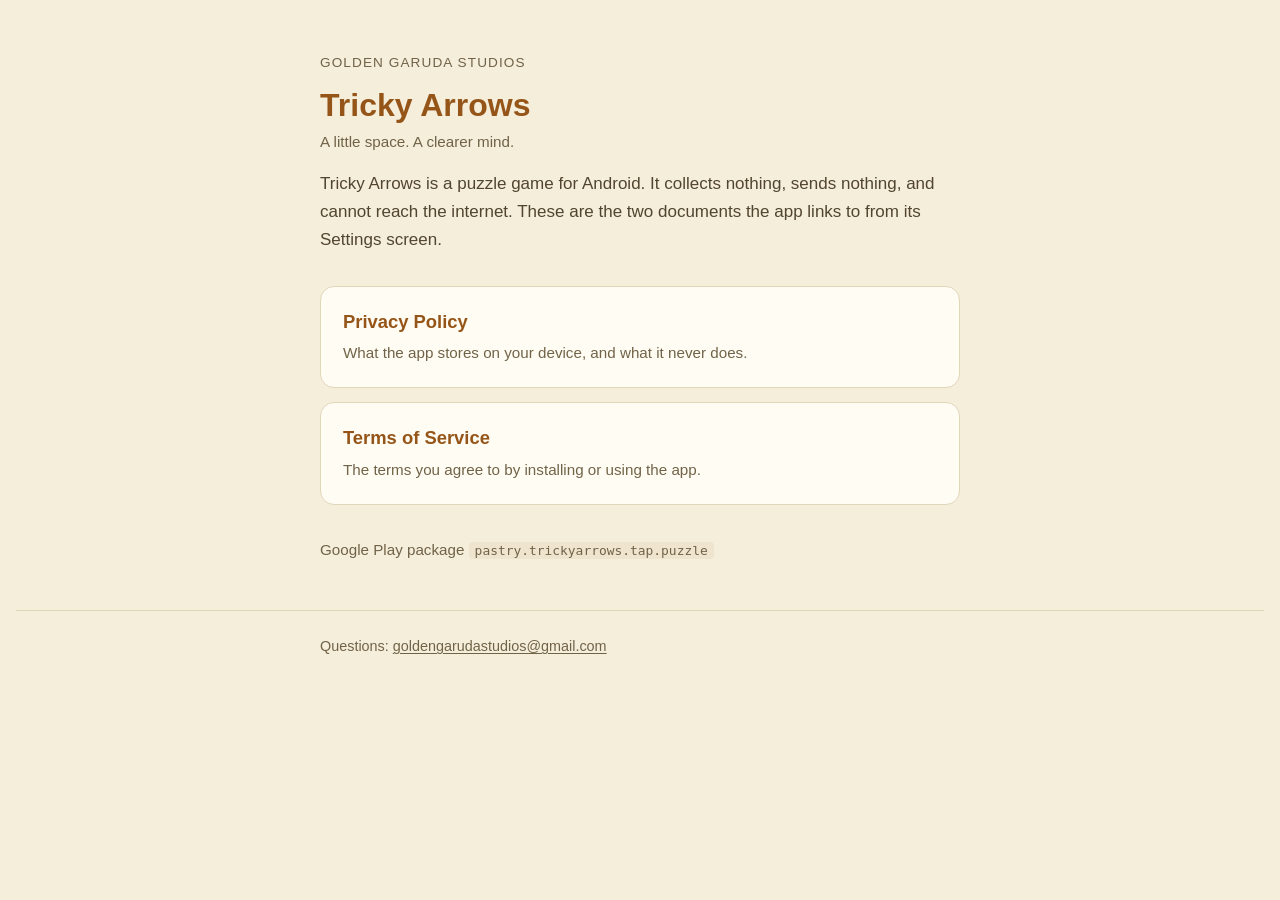
==== index.html @ 8e82cb95 "Privacy policy and Terms of service" ====
<!DOCTYPE html>
<html lang="en">
<head>
<meta charset="utf-8">
<meta name="viewport" content="width=device-width, initial-scale=1">
<title>Tricky Arrows — Legal</title>
<meta name="description" content="Privacy Policy and Terms of Service for Tricky Arrows, a puzzle game by Golden Garuda Studios.">
<meta name="color-scheme" content="light dark">
<link rel="stylesheet" href="style.css">
</head>
<body>

<header>
	<p class="eyebrow">Golden Garuda Studios</p>
	<h1>Tricky Arrows</h1>
	<p class="meta">A little space. A clearer mind.</p>
</header>

<main>

	<p>
		Tricky Arrows is a puzzle game for Android. It collects nothing, sends nothing,
		and cannot reach the internet. These are the two documents the app links to from
		its Settings screen.
	</p>

	<ul class="cards">
		<li>
			<a href="privacy/">
				<strong>Privacy Policy</strong>
				<span>What the app stores on your device, and what it never does.</span>
			</a>
		</li>
		<li>
			<a href="terms/">
				<strong>Terms of Service</strong>
				<span>The terms you agree to by installing or using the app.</span>
			</a>
		</li>
	</ul>

	<p class="meta">
		Google Play package <span class="package">pastry.trickyarrows.tap.puzzle</span>
	</p>

</main>

<hr>

<footer>
	<p>
		Questions:
		<a href="mailto:goldengarudastudios@gmail.com">goldengarudastudios@gmail.com</a>
	</p>
</footer>

</body>
</html>
---- style.css ----
/* Tricky Arrows legal pages.
   Colours are the app's own palettes: "cream" for light, "slate" for dark, copied
   from ui/palette.gd in the game repo. No webfont and no external request of any
   kind - a privacy policy that asks a third party for a font is a contradiction,
   and it is the sort of thing that has lost GDPR rulings. */

:root {
	--bg: #f5eedb;
	--surface: #fffcf3;
	--inset: #efe5cf;
	--primary: #965518;
	--text: #51452f;
	--muted: #716348;
	--rule: #e2d6ba;
}

@media (prefers-color-scheme: dark) {
	:root {
		--bg: #293d4b;
		--surface: #354d5d;
		--inset: #20323f;
		--primary: #f1c493;
		--text: #f7f0df;
		--muted: #cad8dd;
		--rule: #446072;
	}
}

* { box-sizing: border-box; }

html { -webkit-text-size-adjust: 100%; }

body {
	margin: 0;
	padding: 0 16px 96px;
	background: var(--bg);
	color: var(--text);
	font-family: ui-rounded, "Segoe UI", Roboto, -apple-system, BlinkMacSystemFont,
		"Helvetica Neue", Arial, sans-serif;
	font-size: 17px;
	line-height: 1.65;
}

main, header, footer { max-width: 40rem; margin: 0 auto; }

header { padding: 48px 0 8px; }

.eyebrow {
	display: inline-block;
	margin: 0 0 4px;
	color: var(--muted);
	font-size: 0.85rem;
	letter-spacing: 0.08em;
	text-transform: uppercase;
}

h1 {
	margin: 8px 0 4px;
	color: var(--primary);
	font-size: 2rem;
	line-height: 1.2;
	font-weight: 800;
}

h2 {
	margin: 40px 0 8px;
	font-size: 1.2rem;
	font-weight: 700;
	line-height: 1.3;
}

p, li { margin: 0 0 14px; }

ul { padding-left: 1.25rem; }

li { margin-bottom: 8px; }

a {
	color: var(--primary);
	text-decoration-thickness: 1px;
	text-underline-offset: 2px;
}

a:focus-visible {
	outline: 2px solid var(--primary);
	outline-offset: 3px;
	border-radius: 2px;
}

.meta {
	margin: 0 0 8px;
	color: var(--muted);
	font-size: 0.95rem;
}

.package {
	font-family: ui-monospace, SFMono-Regular, Menlo, Consolas, monospace;
	font-size: 0.85em;
	background: var(--inset);
	padding: 1px 6px;
	border-radius: 4px;
}

.lede {
	background: var(--surface);
	border: 1px solid var(--rule);
	border-radius: 14px;
	padding: 20px 22px 8px;
	margin: 28px 0 8px;
}

.lede h2 { margin-top: 0; }

hr {
	border: 0;
	border-top: 1px solid var(--rule);
	margin: 48px 0 24px;
}

footer {
	color: var(--muted);
	font-size: 0.9rem;
}

footer a { color: var(--muted); }

/* Landing page cards */
.cards {
	display: grid;
	gap: 14px;
	margin: 32px 0;
	padding: 0;
	list-style: none;
}

.cards li { margin: 0; }

.cards a {
	display: block;
	background: var(--surface);
	border: 1px solid var(--rule);
	border-radius: 14px;
	padding: 20px 22px;
	text-decoration: none;
	color: inherit;
}

.cards a:hover { border-color: var(--primary); }

.cards strong {
	display: block;
	color: var(--primary);
	font-size: 1.15rem;
	margin-bottom: 2px;
}

.cards span { color: var(--muted); font-size: 0.95rem; }
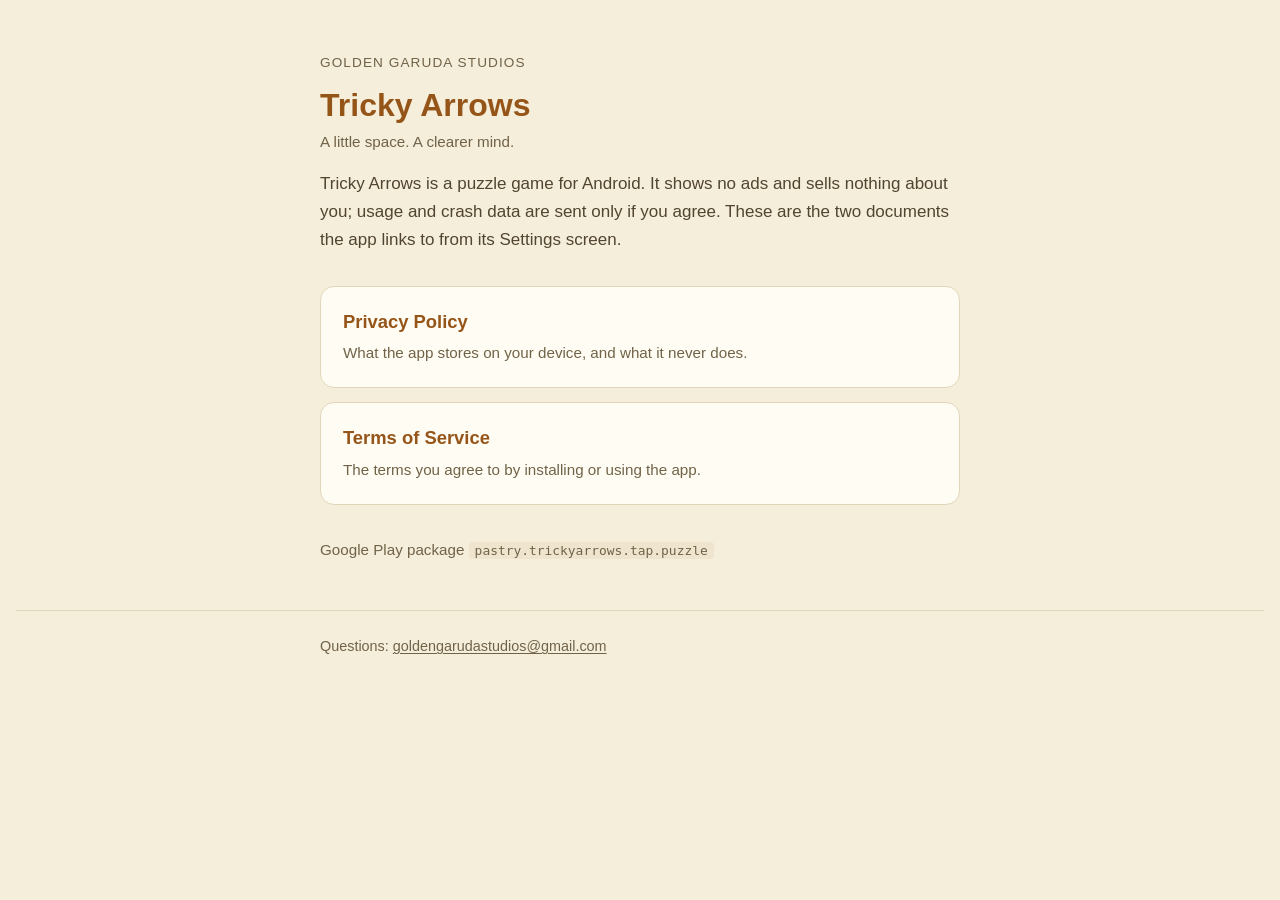
==== commit d2cd5d58: "Privacy policy for 1.6.0: consent-gated Firebase Analytics and Crashlytics, Google Play Games saves/" ====
--- a/index.html
+++ b/index.html
@@ -19,9 +19,9 @@
 <main>
 
 	<p>
-		Tricky Arrows is a puzzle game for Android. It collects nothing, sends nothing,
-		and cannot reach the internet. These are the two documents the app links to from
-		its Settings screen.
+		Tricky Arrows is a puzzle game for Android. It shows no ads and sells nothing
+		about you; usage and crash data are sent only if you agree. These are the two
+		documents the app links to from its Settings screen.
 	</p>
 
 	<ul class="cards">
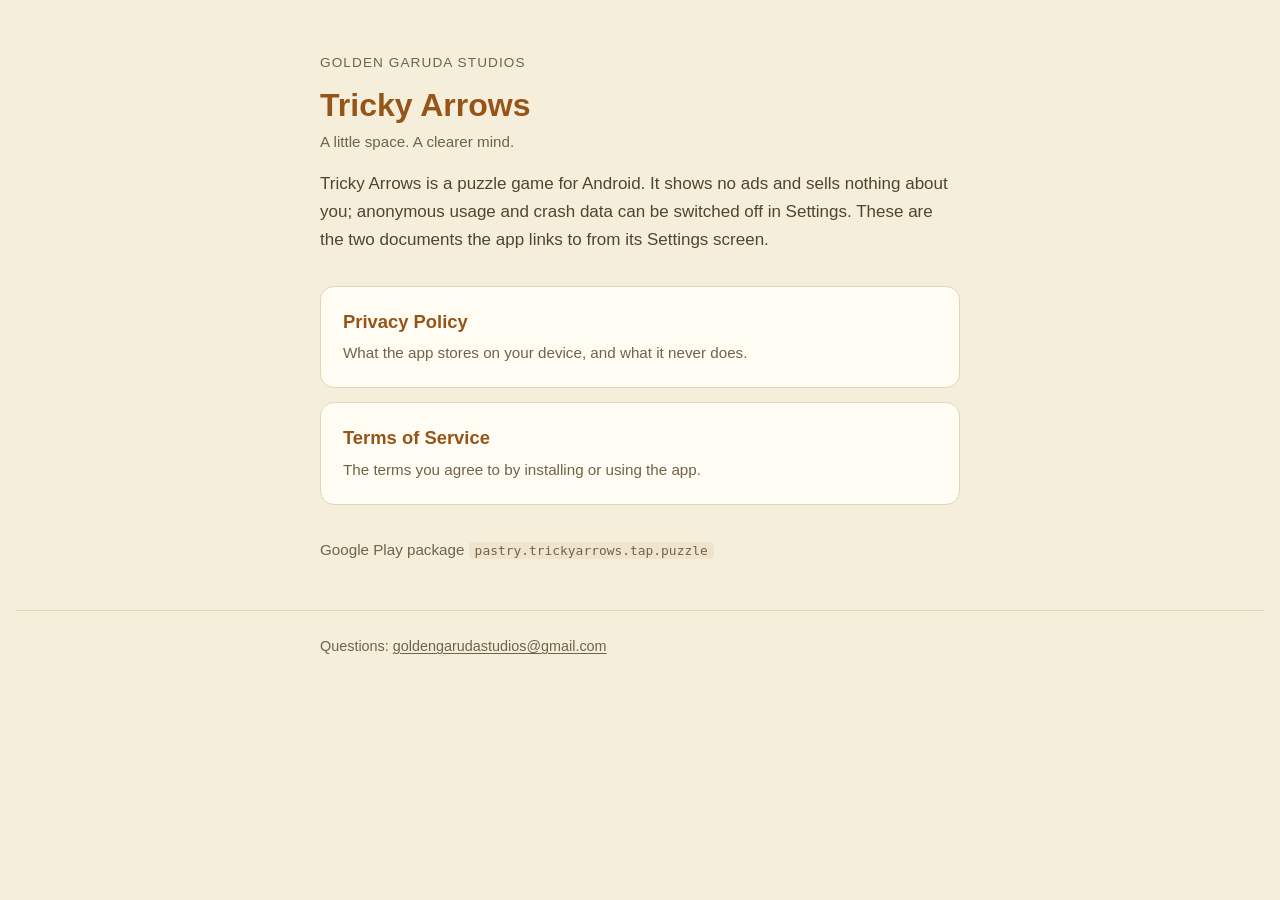
==== commit 64133bc5: "Usage and crash data are on by default and switched off in Settings (no first-launch question for no" ====
--- a/index.html
+++ b/index.html
@@ -20,7 +20,7 @@
 
 	<p>
 		Tricky Arrows is a puzzle game for Android. It shows no ads and sells nothing
-		about you; usage and crash data are sent only if you agree. These are the two
+		about you; anonymous usage and crash data can be switched off in Settings. These are the two
 		documents the app links to from its Settings screen.
 	</p>
 
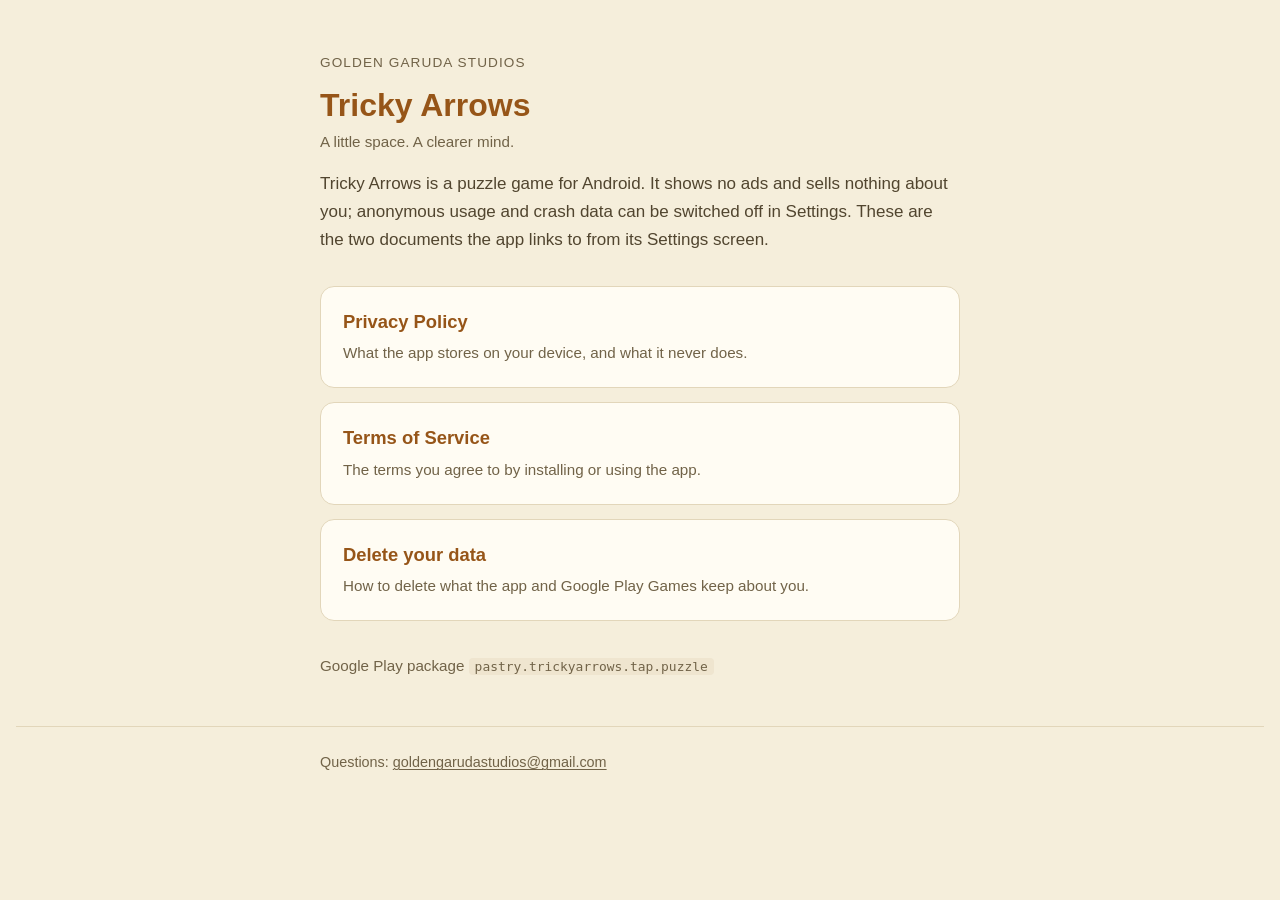
==== commit f30a398e: "Delete your data page (Play Data safety deletion URL): steps for in-app sharing, on-device progress," ====
--- a/index.html
+++ b/index.html
@@ -37,6 +37,12 @@
 				<span>The terms you agree to by installing or using the app.</span>
 			</a>
 		</li>
+		<li>
+			<a href="delete-data/">
+				<strong>Delete your data</strong>
+				<span>How to delete what the app and Google Play Games keep about you.</span>
+			</a>
+		</li>
 	</ul>
 
 	<p class="meta">
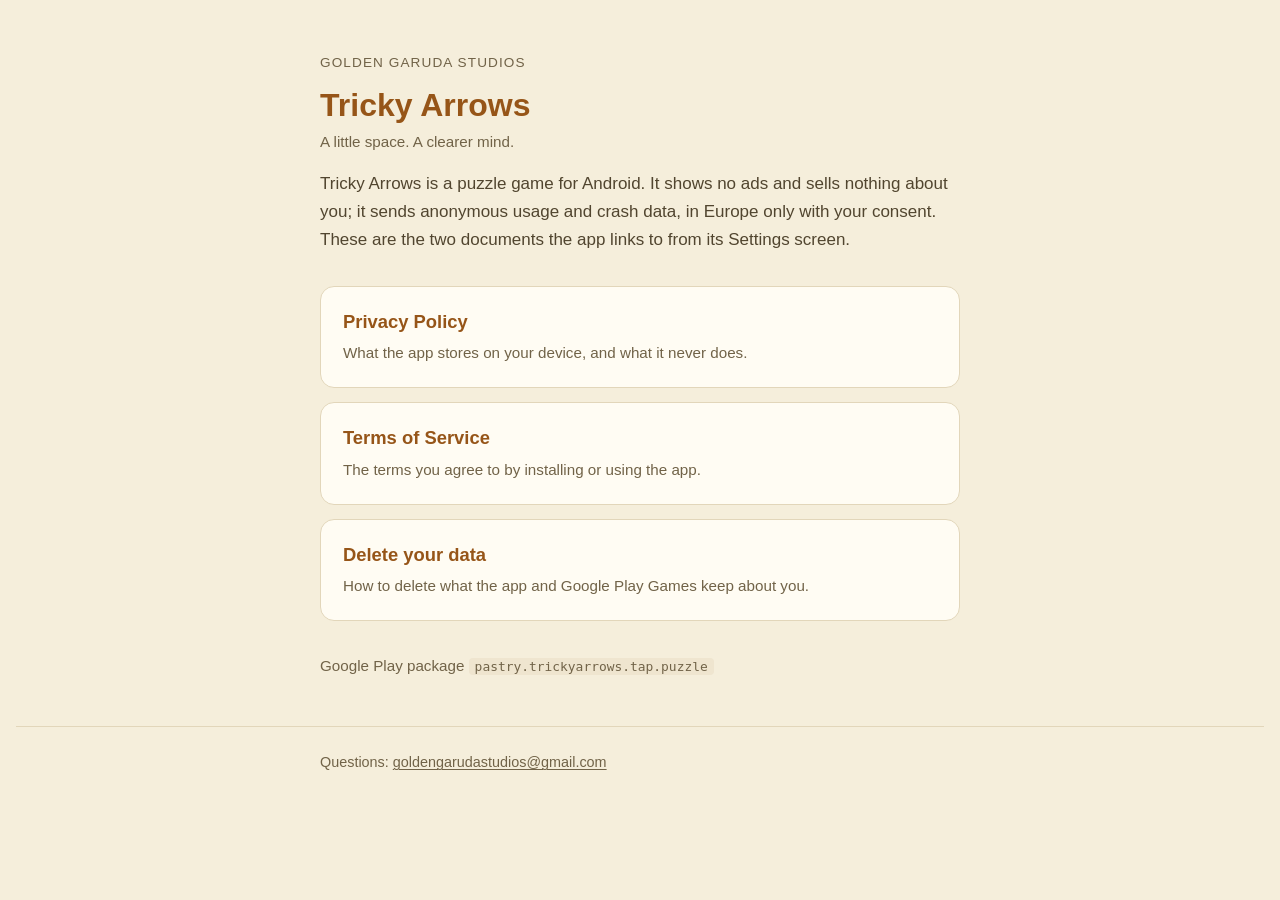
==== commit 35b8f8ce: "Sharing switch is Europe-only: privacy policy, delete-your-data steps and the landing page Co-Author" ====
--- a/index.html
+++ b/index.html
@@ -20,7 +20,7 @@
 
 	<p>
 		Tricky Arrows is a puzzle game for Android. It shows no ads and sells nothing
-		about you; anonymous usage and crash data can be switched off in Settings. These are the two
+		about you; it sends anonymous usage and crash data, in Europe only with your consent. These are the two
 		documents the app links to from its Settings screen.
 	</p>
 
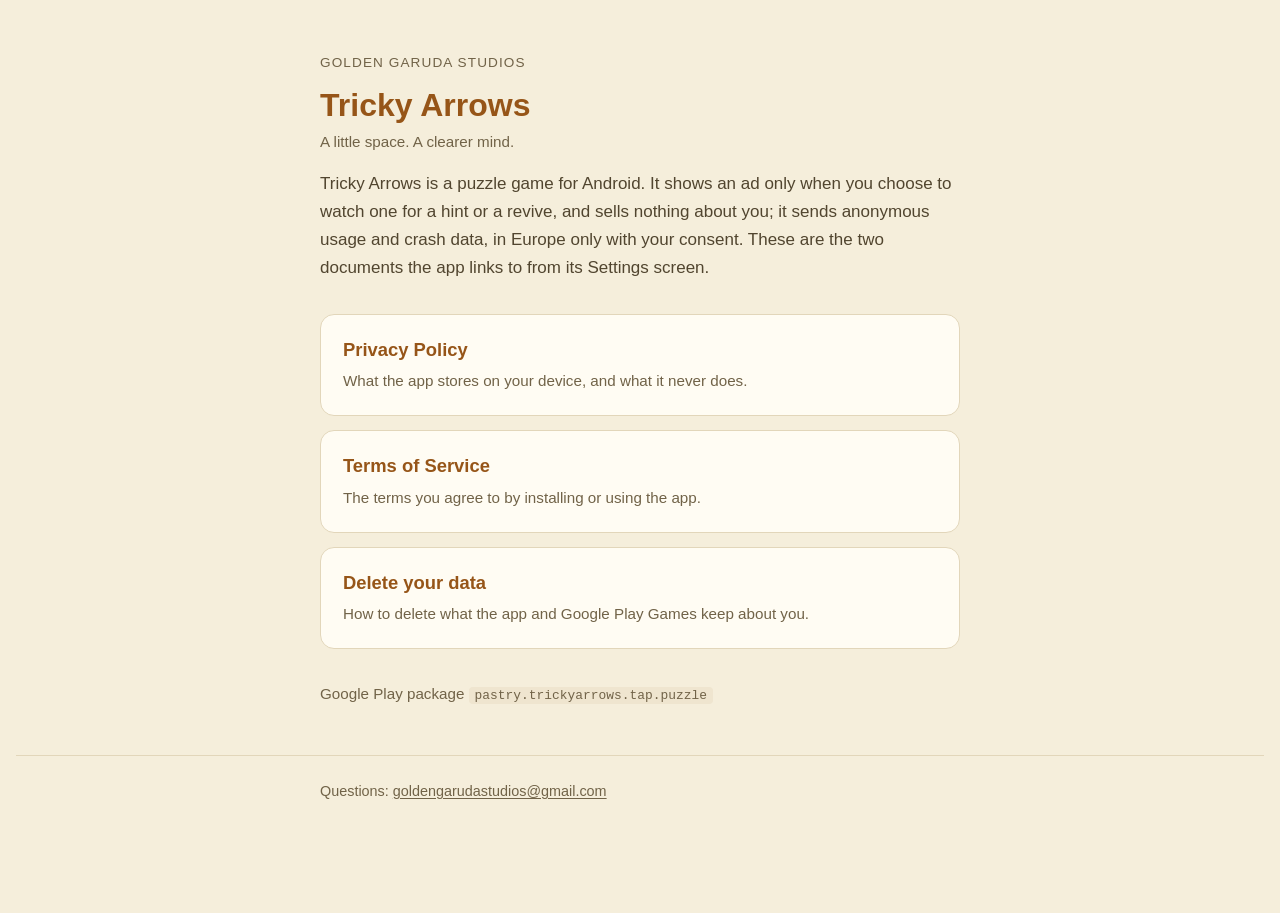
==== commit ae4d4160: "Privacy policy and landing page for rewarded ads: shown only when the player chooses one for a hint " ====
--- a/index.html
+++ b/index.html
@@ -19,8 +19,8 @@
 <main>
 
 	<p>
-		Tricky Arrows is a puzzle game for Android. It shows no ads and sells nothing
-		about you; it sends anonymous usage and crash data, in Europe only with your consent. These are the two
+		Tricky Arrows is a puzzle game for Android. It shows an ad only when you
+		choose to watch one for a hint or a revive, and sells nothing about you; it sends anonymous usage and crash data, in Europe only with your consent. These are the two
 		documents the app links to from its Settings screen.
 	</p>
 
